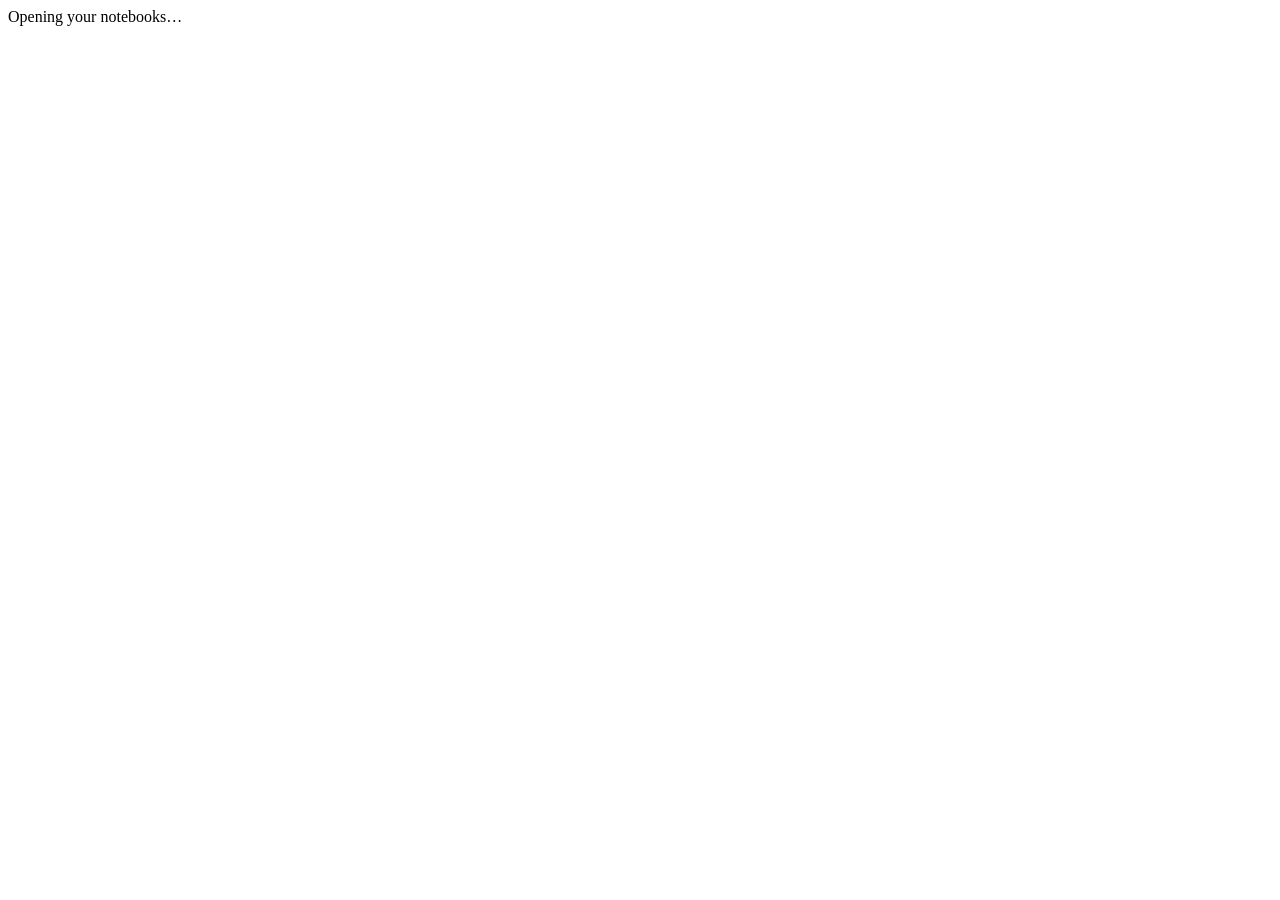
==== index.html @ dd242a52 "Set up the web app shell and icons" ====
<!doctype html>
<html lang="en">
<head>
  <meta charset="utf-8">
  <meta name="viewport" content="width=device-width, initial-scale=1, maximum-scale=1, user-scalable=no, viewport-fit=cover">
  <title>Quire Notes</title>
  <meta name="description" content="A handwriting notebook for iPad and Apple Pencil: pens, highlighter, shapes, lasso, PDF annotation, planners and export.">
  <meta name="theme-color" content="#F3F4F1">
  <meta name="apple-mobile-web-app-capable" content="yes">
  <meta name="mobile-web-app-capable" content="yes">
  <meta name="apple-mobile-web-app-status-bar-style" content="default">
  <meta name="apple-mobile-web-app-title" content="Quire">
  <meta name="format-detection" content="telephone=no">
  <link rel="manifest" href="manifest.webmanifest">
  <link rel="apple-touch-icon" href="icons/icon-180.png">
  <link rel="icon" type="image/png" sizes="192x192" href="icons/icon-192.png">
  <link rel="preconnect" href="https://fonts.googleapis.com">
  <link rel="preconnect" href="https://fonts.gstatic.com" crossorigin>
  <link rel="stylesheet" href="https://fonts.googleapis.com/css2?family=Caveat:wght@500;700&display=swap">
  <link rel="stylesheet" href="css/app.css">
</head>
<body>
  <div id="app"></div>
  <div id="splash">Opening your notebooks…</div>
  <script src="js/util.js"></script>
  <script src="js/icons.js"></script>
  <script src="js/store.js"></script>
  <script src="js/model.js"></script>
  <script src="js/ink.js"></script>
  <script src="js/paper.js"></script>
  <script src="js/stickers.js"></script>
  <script src="js/render.js"></script>
  <script src="js/ui.js"></script>
  <script src="js/pickers.js"></script>
  <script src="js/io.js"></script>
  <script src="js/editor.js"></script>
  <script src="js/editor-ui.js"></script>
  <script src="js/library.js"></script>
  <script src="js/main.js"></script>
</body>
</html>
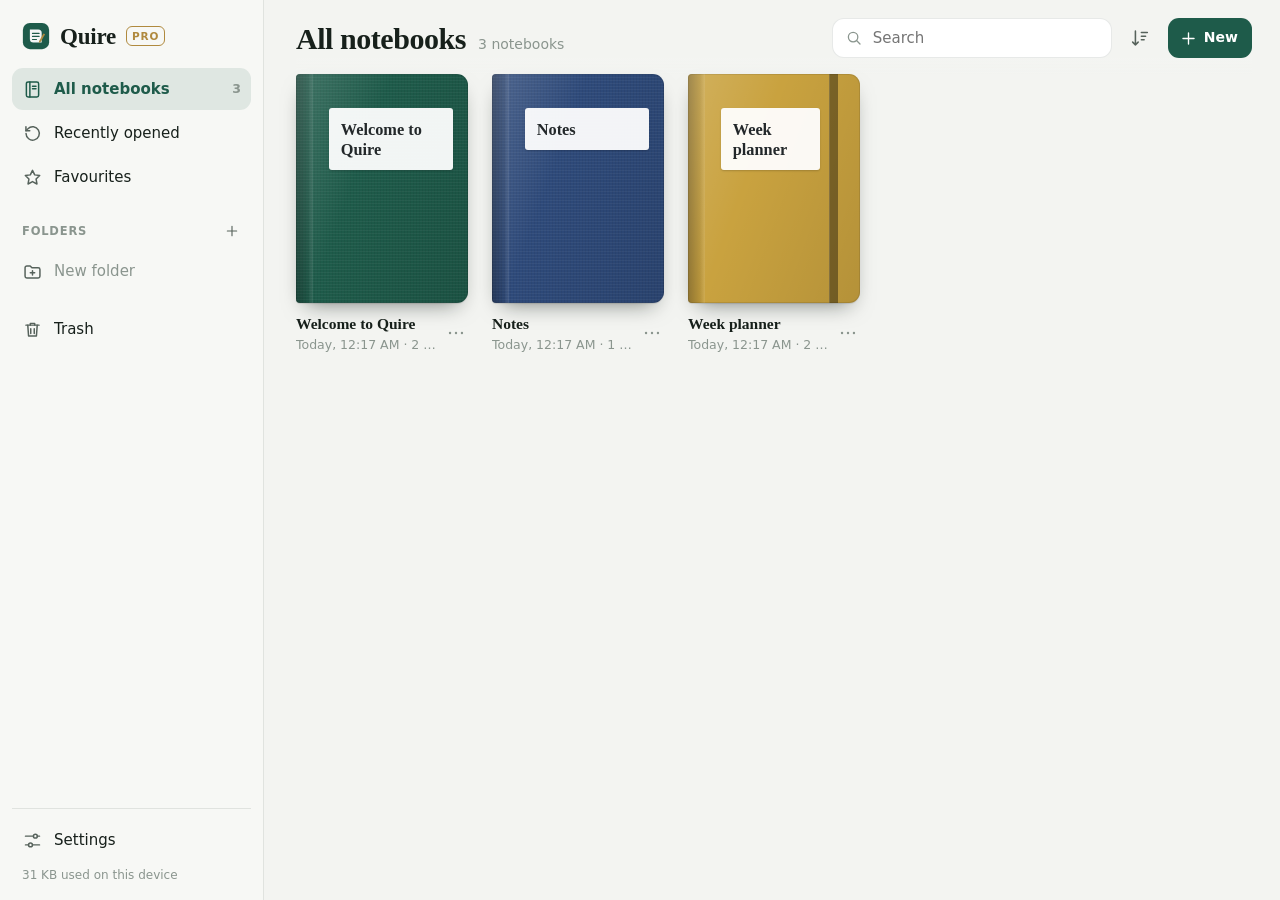
==== commit c5aaa67a: "Name both apps Quire Notes" ====
--- a/index.html
+++ b/index.html
@@ -9,7 +9,7 @@
   <meta name="apple-mobile-web-app-capable" content="yes">
   <meta name="mobile-web-app-capable" content="yes">
   <meta name="apple-mobile-web-app-status-bar-style" content="default">
-  <meta name="apple-mobile-web-app-title" content="Quire">
+  <meta name="apple-mobile-web-app-title" content="Quire Notes">
   <meta name="format-detection" content="telephone=no">
   <link rel="manifest" href="manifest.webmanifest">
   <link rel="apple-touch-icon" href="icons/icon-180.png">
--- a/css/app.css
+++ b/css/app.css
@@ -0,0 +1,527 @@
+:root {
+  --bg: #F3F4F1;
+  --surface: #FFFFFF;
+  --surface-2: #F7F8F5;
+  --surface-3: #ECEFEA;
+  --line: rgba(22, 38, 30, 0.10);
+  --line-strong: rgba(22, 38, 30, 0.2);
+  --text: #17201B;
+  --text-2: #56625B;
+  --text-3: #8A958E;
+  --accent: #1E5B4A;
+  --accent-2: #2A7560;
+  --accent-soft: rgba(30, 91, 74, 0.11);
+  --accent-ink: #FFFFFF;
+  --brass: #B08A3E;
+  --danger: #C2352B;
+  --danger-soft: rgba(194, 53, 43, 0.1);
+  --workspace: #E3E6E1;
+  --page-shadow: rgba(20, 30, 25, 0.13);
+  --bar: rgba(250, 251, 249, 0.88);
+  --scrim: rgba(10, 16, 13, 0.34);
+  --toast: #1E2622;
+  --toast-ink: #F2F5F3;
+  --shadow-1: 0 1px 2px rgba(16, 24, 20, 0.07), 0 2px 8px rgba(16, 24, 20, 0.06);
+  --shadow-2: 0 6px 16px rgba(16, 24, 20, 0.10), 0 18px 48px rgba(16, 24, 20, 0.14);
+  --font-ui: -apple-system, BlinkMacSystemFont, "SF Pro Text", system-ui, "Segoe UI", Roboto, "Helvetica Neue", Arial, sans-serif;
+  --font-display: ui-serif, "New York", "Iowan Old Style", "Palatino Linotype", Georgia, serif;
+  --font-num: ui-monospace, "SF Mono", Menlo, Consolas, monospace;
+  --bar-h: 54px;
+  --safe-t: env(safe-area-inset-top, 0px);
+  --safe-b: env(safe-area-inset-bottom, 0px);
+  --safe-l: env(safe-area-inset-left, 0px);
+  --safe-r: env(safe-area-inset-right, 0px);
+}
+@media (prefers-color-scheme: dark) {
+  :root:not([data-theme="light"]) {
+    --bg: #121513; --surface: #1C201E; --surface-2: #181C1A; --surface-3: #272D2A;
+    --line: rgba(220, 235, 226, 0.10); --line-strong: rgba(220, 235, 226, 0.2);
+    --text: #E7ECE9; --text-2: #A3AFA8; --text-3: #6F7B74;
+    --accent: #63C2A0; --accent-2: #86D4B8; --accent-soft: rgba(99, 194, 160, 0.15); --accent-ink: #0D211A;
+    --brass: #D4B06A; --danger: #FF6B5E; --danger-soft: rgba(255, 107, 94, 0.14);
+    --workspace: #0E1110; --page-shadow: rgba(0, 0, 0, 0.55); --bar: rgba(28, 32, 30, 0.88);
+    --scrim: rgba(0, 0, 0, 0.5); --toast: #E7ECE9; --toast-ink: #121513;
+    --shadow-1: 0 1px 2px rgba(0, 0, 0, 0.4), 0 2px 8px rgba(0, 0, 0, 0.3);
+    --shadow-2: 0 8px 20px rgba(0, 0, 0, 0.45), 0 20px 50px rgba(0, 0, 0, 0.45);
+    color-scheme: dark;
+  }
+}
+:root[data-theme="dark"] {
+  --bg: #121513; --surface: #1C201E; --surface-2: #181C1A; --surface-3: #272D2A;
+  --line: rgba(220, 235, 226, 0.10); --line-strong: rgba(220, 235, 226, 0.2);
+  --text: #E7ECE9; --text-2: #A3AFA8; --text-3: #6F7B74;
+  --accent: #63C2A0; --accent-2: #86D4B8; --accent-soft: rgba(99, 194, 160, 0.15); --accent-ink: #0D211A;
+  --brass: #D4B06A; --danger: #FF6B5E; --danger-soft: rgba(255, 107, 94, 0.14);
+  --workspace: #0E1110; --page-shadow: rgba(0, 0, 0, 0.55); --bar: rgba(28, 32, 30, 0.88);
+  --scrim: rgba(0, 0, 0, 0.5); --toast: #E7ECE9; --toast-ink: #121513;
+  --shadow-1: 0 1px 2px rgba(0, 0, 0, 0.4), 0 2px 8px rgba(0, 0, 0, 0.3);
+  --shadow-2: 0 8px 20px rgba(0, 0, 0, 0.45), 0 20px 50px rgba(0, 0, 0, 0.45);
+  color-scheme: dark;
+}
+
+[hidden] { display: none !important; }
+*, *::before, *::after { box-sizing: border-box; }
+html, body { height: 100%; }
+html { touch-action: manipulation; }
+body {
+  margin: 0;
+  background: var(--bg);
+  color: var(--text);
+  font: 14px/1.4 var(--font-ui);
+  -webkit-font-smoothing: antialiased;
+  -webkit-tap-highlight-color: transparent;
+  -webkit-text-size-adjust: 100%;
+  overflow: hidden;
+  overscroll-behavior: none;
+}
+button, input, textarea, select { font: inherit; color: inherit; }
+button { background: none; border: 0; padding: 0; cursor: pointer; touch-action: manipulation; -webkit-user-select: none; user-select: none; }
+button:disabled { cursor: default; opacity: 0.35; }
+:focus { outline: none; }
+:focus-visible { outline: 2px solid var(--accent); outline-offset: 2px; border-radius: 8px; }
+.ic { display: inline-flex; width: 22px; height: 22px; flex: none; }
+.ic svg { width: 100%; height: 100%; display: block; }
+.ic-empty { width: 22px; }
+
+#app { position: fixed; inset: 0; overflow: hidden; }
+#splash { position: fixed; inset: 0; display: grid; place-items: center; color: var(--text-2); font: 600 15px var(--font-ui); background: var(--bg); transition: opacity 0.3s; z-index: 5; }
+body.ready #splash { opacity: 0; pointer-events: none; }
+
+/* Buttons & controls */
+.btn {
+  display: inline-flex; align-items: center; justify-content: center; gap: 6px;
+  height: 40px; padding: 0 16px; border-radius: 11px;
+  background: var(--surface-3); color: var(--text); font-weight: 600; font-size: 14px; white-space: nowrap;
+}
+.btn .ic { width: 19px; height: 19px; }
+.btn:hover { filter: brightness(0.97); }
+.btn.primary { background: var(--accent); color: var(--accent-ink); }
+.btn.danger { background: var(--danger-soft); color: var(--danger); }
+.btn.sm { height: 32px; padding: 0 12px; font-size: 13px; border-radius: 9px; }
+.icon-btn {
+  display: inline-grid; place-items: center; width: 40px; height: 40px; border-radius: 11px; color: var(--text-2); flex: none;
+  font-size: 20px; font-weight: 500; line-height: 1;
+}
+.icon-btn:hover:not(:disabled) { background: var(--surface-3); color: var(--text); }
+.icon-btn.on { color: var(--accent); background: var(--accent-soft); }
+.icon-btn.sm { width: 32px; height: 32px; border-radius: 9px; }
+.icon-btn.sm .ic { width: 19px; height: 19px; }
+.icon-btn.xs { width: 26px; height: 26px; border-radius: 7px; }
+.icon-btn.xs .ic { width: 16px; height: 16px; }
+
+.seg { display: inline-flex; background: var(--surface-3); border-radius: 11px; padding: 2px; gap: 2px; flex: none; }
+.seg-btn { display: inline-flex; align-items: center; gap: 5px; height: 34px; padding: 0 13px; border-radius: 9px; font-size: 13px; font-weight: 600; color: var(--text-2); white-space: nowrap; }
+.seg-btn .ic { width: 18px; height: 18px; }
+.seg-btn.on { background: var(--surface); color: var(--text); box-shadow: var(--shadow-1); }
+.seg.small .seg-btn { height: 30px; padding: 0 11px; font-size: 12.5px; }
+.seg.wrap { flex-wrap: wrap; }
+
+.switch { position: relative; display: inline-flex; flex: none; cursor: pointer; }
+.switch-input { position: absolute; opacity: 0; width: 1px; height: 1px; }
+.switch-track { width: 46px; height: 28px; border-radius: 14px; background: var(--surface-3); box-shadow: inset 0 0 0 1px var(--line); transition: background 0.18s; position: relative; }
+.switch-knob { position: absolute; top: 2px; left: 2px; width: 24px; height: 24px; border-radius: 50%; background: #fff; box-shadow: 0 1px 3px rgba(0, 0, 0, 0.25); transition: transform 0.18s; }
+.switch-input:checked + .switch-track { background: var(--accent); }
+.switch-input:checked + .switch-track .switch-knob { transform: translateX(18px); }
+.switch-input:focus-visible + .switch-track { outline: 2px solid var(--accent); outline-offset: 2px; }
+
+.field { width: 100%; height: 42px; padding: 0 12px; border-radius: 11px; border: 1px solid var(--line-strong); background: var(--surface); color: var(--text); font-size: 15px; -webkit-user-select: text; user-select: text; }
+.field:focus { border-color: var(--accent); box-shadow: 0 0 0 3px var(--accent-soft); }
+textarea.field { height: auto; padding: 10px 12px; line-height: 1.45; resize: vertical; }
+.field.num { width: 72px; text-align: center; font-variant-numeric: tabular-nums; }
+.field-label, .pick-label { display: block; font-size: 11.5px; font-weight: 700; letter-spacing: 0.06em; text-transform: uppercase; color: var(--text-3); margin: 2px 0 -2px; }
+.stack { display: flex; flex-direction: column; gap: 12px; }
+.slider-wrap { display: flex; align-items: center; gap: 10px; min-width: 200px; }
+.slider { flex: 1; accent-color: var(--accent); height: 28px; }
+.slider-val { min-width: 48px; text-align: right; font-variant-numeric: tabular-nums; color: var(--text-2); font-size: 13px; }
+
+/* Overlays */
+#overlays { position: fixed; inset: 0; pointer-events: none; z-index: 900; }
+#overlays > * { pointer-events: auto; }
+.pop-back { position: fixed; inset: 0; z-index: 900; }
+.pop {
+  position: fixed; z-index: 901; min-width: 180px; max-width: min(380px, calc(100vw - 20px)); overflow: auto;
+  background: var(--surface); color: var(--text); border: 1px solid var(--line); border-radius: 15px; box-shadow: var(--shadow-2); padding: 6px;
+  opacity: 0; transform: translateY(-4px) scale(0.985); transform-origin: top center; transition: opacity 0.14s, transform 0.14s;
+  -webkit-user-select: none; user-select: none;
+}
+.pop.in { opacity: 1; transform: none; }
+.pop-title { font-size: 11.5px; font-weight: 700; letter-spacing: 0.06em; text-transform: uppercase; color: var(--text-3); padding: 8px 10px 6px; }
+.menu { display: flex; flex-direction: column; min-width: 230px; }
+.menu-item { display: flex; align-items: center; gap: 12px; min-height: 44px; padding: 0 12px; border-radius: 10px; text-align: left; font-size: 15px; color: var(--text); }
+.menu-item .ic { width: 20px; height: 20px; color: var(--text-2); }
+.menu-item:hover:not(:disabled), .menu-item:focus-visible { background: var(--surface-3); outline: none; }
+.menu-item.danger, .menu-item.danger .ic { color: var(--danger); }
+.menu-label { flex: 1; }
+.menu-hint { font-size: 12.5px; color: var(--text-3); }
+.menu-check { color: var(--accent) !important; }
+.menu-sep { height: 1px; background: var(--line); margin: 5px 8px; }
+.menu-head { font-size: 12px; color: var(--text-3); font-weight: 600; padding: 8px 12px 4px; }
+
+.sheet-back { position: fixed; inset: 0; background: var(--scrim); opacity: 0; transition: opacity 0.18s; z-index: 910; }
+.sheet-back.in { opacity: 1; }
+.sheet {
+  position: fixed; z-index: 911; left: 50%; top: 50%; width: min(540px, calc(100vw - 32px)); max-height: calc(100% - 40px);
+  display: flex; flex-direction: column; background: var(--surface); color: var(--text); border-radius: 20px; box-shadow: var(--shadow-2);
+  transform: translate(-50%, -48%) scale(0.98); opacity: 0; transition: opacity 0.18s, transform 0.18s;
+}
+.sheet.in { opacity: 1; transform: translate(-50%, -50%); }
+.sheet.wide { width: min(900px, calc(100vw - 32px)); }
+.sheet-alert { width: min(420px, calc(100vw - 32px)); }
+.sheet-head { display: flex; align-items: center; gap: 12px; padding: 16px 14px 8px 22px; }
+.sheet-title { flex: 1; margin: 0; font: 600 21px/1.2 var(--font-display); text-wrap: balance; }
+.sheet-body { padding: 8px 22px 18px; overflow: auto; overscroll-behavior: contain; -webkit-overflow-scrolling: touch; }
+.sheet-actions { display: flex; justify-content: flex-end; gap: 10px; flex-wrap: wrap; padding: 12px 18px max(16px, var(--safe-b)); border-top: 1px solid var(--line); }
+.sheet-msg { margin: 0; color: var(--text-2); font-size: 15px; line-height: 1.5; }
+@media (max-width: 600px) {
+  .sheet, .sheet.wide { left: 0; right: 0; top: auto; bottom: 0; width: 100%; max-height: calc(100% - 24px - var(--safe-t)); border-radius: 20px 20px 0 0; transform: translateY(30px); }
+  .sheet.in { transform: none; }
+}
+.prog { height: 8px; border-radius: 4px; background: var(--surface-3); overflow: hidden; }
+.prog-fill { height: 100%; width: 0; background: var(--accent); transition: width 0.2s; border-radius: 4px; }
+.prog-text { font-size: 13px; color: var(--text-2); font-variant-numeric: tabular-nums; min-height: 18px; }
+.file-card { display: flex; align-items: center; gap: 14px; padding: 14px; border-radius: 14px; background: var(--surface-2); border: 1px solid var(--line); }
+.file-card > .ic { width: 34px; height: 34px; color: var(--accent); }
+.file-name { font-weight: 600; word-break: break-word; }
+.file-size { font-size: 13px; color: var(--text-2); }
+
+.toast {
+  position: fixed; left: 50%; bottom: calc(22px + var(--safe-b)); transform: translate(-50%, 20px); opacity: 0;
+  display: flex; align-items: center; gap: 14px; max-width: calc(100vw - 32px); padding: 11px 16px; border-radius: 14px;
+  background: var(--toast); color: var(--toast-ink); font-size: 14px; font-weight: 500; box-shadow: var(--shadow-2);
+  transition: opacity 0.2s, transform 0.2s; pointer-events: none; z-index: 950;
+}
+.toast.show { opacity: 1; transform: translate(-50%, 0); pointer-events: auto; }
+.toast.error { background: var(--danger); color: #fff; }
+.toast-btn { font-weight: 700; color: inherit; opacity: 0.9; text-decoration: underline; text-underline-offset: 3px; }
+
+/* Colour picker */
+.pop-cp { width: 300px; }
+.cp { display: flex; flex-direction: column; gap: 10px; padding: 6px; }
+.cp-tabs { display: flex; justify-content: center; }
+.cp-grid { display: grid; grid-template-columns: repeat(6, 1fr); gap: 9px; padding: 2px; }
+.cp-sw { width: 100%; aspect-ratio: 1; border-radius: 50%; box-shadow: inset 0 0 0 1px rgba(0, 0, 0, 0.12); }
+.cp-sw.on { box-shadow: 0 0 0 2px var(--surface), 0 0 0 4px var(--accent); }
+.cp-svwrap { position: relative; border-radius: 12px; overflow: hidden; touch-action: none; aspect-ratio: 44 / 26; }
+.cp-sv { width: 100%; height: 100%; display: block; }
+.cp-dot { position: absolute; width: 22px; height: 22px; margin: -11px 0 0 -11px; border-radius: 50%; border: 3px solid #fff; box-shadow: 0 1px 4px rgba(0, 0, 0, 0.4); pointer-events: none; }
+.cp-huewrap { position: relative; height: 26px; border-radius: 13px; overflow: hidden; touch-action: none; }
+.cp-hue { width: 100%; height: 100%; display: block; }
+.cp-hdot { position: absolute; top: 2px; width: 22px; height: 22px; margin-left: -11px; border-radius: 50%; border: 3px solid #fff; box-shadow: 0 1px 4px rgba(0, 0, 0, 0.4); pointer-events: none; }
+.cp-hexrow { display: flex; gap: 10px; align-items: center; }
+.cp-prev { width: 42px; height: 42px; border-radius: 11px; box-shadow: inset 0 0 0 1px rgba(0, 0, 0, 0.12); flex: none; }
+.cp-hex { font-family: var(--font-num); text-transform: uppercase; }
+.cp-sub { font-size: 11.5px; font-weight: 700; letter-spacing: 0.06em; text-transform: uppercase; color: var(--text-3); }
+.cp-custom { display: grid; grid-template-columns: repeat(6, 1fr); gap: 9px; }
+.cp-add { width: 100%; aspect-ratio: 1; border-radius: 50%; display: grid; place-items: center; color: var(--text-2); box-shadow: inset 0 0 0 1.5px var(--line-strong); }
+.cp-add .ic { width: 18px; height: 18px; }
+
+/* Library */
+.library { position: absolute; inset: 0; display: grid; grid-template-columns: 264px minmax(0, 1fr); }
+.lib-side {
+  display: flex; flex-direction: column; min-height: 0; background: var(--surface-2); border-right: 1px solid var(--line);
+  padding: calc(18px + var(--safe-t)) 12px calc(14px + var(--safe-b)) max(12px, var(--safe-l));
+}
+.brand { display: flex; align-items: center; gap: 10px; padding: 4px 10px 18px; }
+.brand-mark { display: inline-flex; }
+.brand-name { font: 600 23px/1 var(--font-display); letter-spacing: -0.01em; }
+.brand-pro { font-size: 10.5px; font-weight: 800; letter-spacing: 0.08em; text-transform: uppercase; color: var(--brass); border: 1px solid currentColor; border-radius: 6px; padding: 2px 5px 1px; }
+.side-nav { flex: 1; overflow: auto; display: flex; flex-direction: column; gap: 2px; min-height: 0; }
+.side-link { display: flex; align-items: center; gap: 11px; min-height: 42px; padding: 0 10px; border-radius: 11px; color: var(--text); text-align: left; font-size: 15px; width: 100%; }
+.side-link .ic { width: 21px; height: 21px; color: var(--text-2); }
+.side-link:hover { background: var(--surface-3); }
+.side-link.on { background: var(--accent-soft); color: var(--accent); font-weight: 600; }
+.side-link.on .ic { color: var(--accent); }
+.side-link.dim { color: var(--text-3); }
+.side-label { flex: 1; min-width: 0; overflow: hidden; text-overflow: ellipsis; white-space: nowrap; }
+.side-count { font-size: 12.5px; color: var(--text-3); font-variant-numeric: tabular-nums; }
+.side-more { display: inline-grid; place-items: center; width: 28px; height: 28px; border-radius: 8px; color: var(--text-3); margin-right: -4px; }
+.side-more .ic { width: 18px; height: 18px; }
+.side-more:hover { background: var(--surface); }
+.side-head { display: flex; align-items: center; justify-content: space-between; padding: 18px 6px 4px 10px; font-size: 11.5px; font-weight: 700; letter-spacing: 0.07em; text-transform: uppercase; color: var(--text-3); }
+.side-gap { height: 12px; }
+.side-foot { border-top: 1px solid var(--line); padding-top: 10px; display: flex; flex-direction: column; gap: 4px; }
+.side-storage { font-size: 12px; color: var(--text-3); padding: 2px 10px; font-variant-numeric: tabular-nums; }
+.side-scrim { display: none; }
+.side-toggle { display: none; }
+
+.lib-main { overflow: auto; overscroll-behavior: contain; -webkit-overflow-scrolling: touch; padding: 0 max(28px, var(--safe-r)) calc(40px + var(--safe-b)) 32px; min-width: 0; }
+.lib-head {
+  position: sticky; top: 0; z-index: 2; display: flex; align-items: center; gap: 14px; flex-wrap: wrap;
+  padding: calc(18px + var(--safe-t)) 0 16px; background: linear-gradient(var(--bg) 78%, transparent);
+}
+.lib-heading { flex: 1; min-width: 180px; display: flex; align-items: baseline; gap: 12px; }
+.lib-title { margin: 0; font: 600 30px/1.1 var(--font-display); letter-spacing: -0.015em; text-wrap: balance; }
+.lib-count { color: var(--text-3); font-size: 14px; font-variant-numeric: tabular-nums; white-space: nowrap; }
+.lib-actions { display: flex; align-items: center; gap: 8px; }
+.search { display: flex; align-items: center; gap: 8px; height: 40px; padding: 0 12px; border-radius: 12px; background: var(--surface); border: 1px solid var(--line); width: 280px; max-width: 100%; color: var(--text-3); }
+.search:focus-within { border-color: var(--accent); box-shadow: 0 0 0 3px var(--accent-soft); }
+.search .ic { width: 18px; height: 18px; }
+.search-input { flex: 1; min-width: 0; border: 0; background: none; height: 100%; font-size: 15px; color: var(--text); -webkit-appearance: none; appearance: none; }
+.search-input::-webkit-search-decoration { -webkit-appearance: none; }
+.new-btn { padding: 0 14px 0 11px; }
+.lib-banner { display: flex; align-items: center; gap: 12px; padding: 12px 14px; margin: 0 0 18px; border-radius: 14px; background: var(--accent-soft); color: var(--text); font-size: 14px; line-height: 1.45; }
+.lib-banner > .ic { color: var(--accent); }
+.lib-banner > span { flex: 1; }
+.lib-banner.warn { background: var(--danger-soft); }
+.lib-banner.warn > .ic { color: var(--danger); }
+
+.nb-grid { display: grid; grid-template-columns: repeat(auto-fill, minmax(156px, 1fr)); gap: 30px 24px; align-items: start; }
+.trash-bar { grid-column: 1 / -1; display: flex; align-items: center; justify-content: space-between; gap: 12px; flex-wrap: wrap; padding: 10px 14px; border-radius: 14px; background: var(--surface-2); border: 1px solid var(--line); color: var(--text-2); font-size: 14px; }
+.card { position: relative; display: flex; flex-direction: column; gap: 11px; cursor: pointer; outline: none; -webkit-user-select: none; user-select: none; -webkit-touch-callout: none; }
+.card:focus-visible .cover { outline: 3px solid var(--accent); outline-offset: 3px; }
+.card-cover { container-type: inline-size; transition: transform 0.18s; }
+.card:hover .card-cover { transform: translateY(-2px); }
+.card:active .card-cover { transform: scale(0.98); }
+.card-info { display: flex; flex-direction: column; gap: 2px; padding-right: 30px; min-width: 0; }
+.card-title { font: 600 15.5px/1.25 var(--font-display); overflow: hidden; text-overflow: ellipsis; display: -webkit-box; -webkit-line-clamp: 2; -webkit-box-orient: vertical; word-break: break-word; }
+.card-meta { font-size: 12.5px; color: var(--text-3); font-variant-numeric: tabular-nums; white-space: nowrap; overflow: hidden; text-overflow: ellipsis; }
+.card-snip { font-size: 12.5px; color: var(--text-2); overflow: hidden; display: -webkit-box; -webkit-line-clamp: 2; -webkit-box-orient: vertical; margin-top: 2px; }
+.card-star { position: absolute; top: 8px; right: 8px; width: 32px; height: 32px; border-radius: 50%; display: grid; place-items: center; color: #fff; background: rgba(0, 0, 0, 0.22); opacity: 0; transition: opacity 0.15s; }
+.card-star .ic { width: 18px; height: 18px; }
+.card-star.on { opacity: 1; color: #FFD45E; background: rgba(0, 0, 0, 0.28); }
+.card:hover .card-star, .card:focus-within .card-star { opacity: 1; }
+@media (hover: none) { .card-star { opacity: 1; background: rgba(0, 0, 0, 0.16); } .card-star:not(.on) { opacity: 0.85; } }
+.card-more { position: absolute; right: -6px; bottom: 2px; width: 36px; height: 36px; border-radius: 10px; display: grid; place-items: center; color: var(--text-3); }
+.card-more:hover { background: var(--surface-3); color: var(--text); }
+
+.empty { grid-column: 1 / -1; display: flex; flex-direction: column; align-items: flex-start; gap: 6px; padding: 48px 4px; max-width: 520px; }
+.empty-title { font: 600 24px/1.2 var(--font-display); }
+.empty p { margin: 0; color: var(--text-2); font-size: 15px; line-height: 1.5; }
+.empty-actions { display: flex; gap: 10px; margin-top: 14px; flex-wrap: wrap; }
+
+/* covers */
+.cover {
+  position: relative; width: 100%; aspect-ratio: 3 / 4; border-radius: 4px 11px 11px 4px; overflow: hidden;
+  background-color: var(--cc); color: #fff;
+  box-shadow: inset 0 0 0 1px rgba(0, 0, 0, 0.1), 0 1px 1px rgba(0, 0, 0, 0.1), 0 10px 22px -10px rgba(10, 20, 15, 0.55);
+}
+.cover::after { content: ""; position: absolute; inset: 0; background: linear-gradient(110deg, rgba(255, 255, 255, 0.16), rgba(255, 255, 255, 0) 38%, rgba(0, 0, 0, 0.1)); pointer-events: none; }
+.cover-spine { position: absolute; left: 0; top: 0; bottom: 0; width: 10%; background: linear-gradient(90deg, rgba(0, 0, 0, 0.3), rgba(0, 0, 0, 0.1) 70%, rgba(255, 255, 255, 0.1)); }
+.cover-linen { background-image: repeating-linear-gradient(0deg, rgba(255, 255, 255, 0.045) 0 1px, transparent 1px 3px), repeating-linear-gradient(90deg, rgba(0, 0, 0, 0.05) 0 1px, transparent 1px 3px); }
+.cover-stripe { background-image: repeating-linear-gradient(135deg, rgba(255, 255, 255, 0.1) 0 9px, transparent 9px 19px); }
+.cover-dots { background-image: radial-gradient(rgba(255, 255, 255, 0.22) 1.2px, transparent 1.7px); background-size: 11px 11px; }
+.cover-grid { background-image: linear-gradient(rgba(255, 255, 255, 0.12) 1px, transparent 1px), linear-gradient(90deg, rgba(255, 255, 255, 0.12) 1px, transparent 1px); background-size: 13px 13px; }
+.cover-band::before { content: ""; position: absolute; top: 0; bottom: 0; right: 13%; width: 5%; background: rgba(0, 0, 0, 0.38); box-shadow: inset 1px 0 rgba(255, 255, 255, 0.12); z-index: 1; }
+.cover-band .cover-label { right: 23%; }
+.cover-label { position: absolute; left: 19%; right: 9%; top: 15%; padding: 7cqi 7cqi 6cqi; background: rgba(255, 255, 255, 0.94); color: #23282A; border-radius: 3px; box-shadow: 0 1px 2px rgba(0, 0, 0, 0.18); z-index: 2; }
+.cover-label span { display: -webkit-box; -webkit-line-clamp: 3; -webkit-box-orient: vertical; overflow: hidden; font: 600 clamp(10px, 9.5cqi, 19px)/1.2 var(--font-display); word-break: break-word; }
+.cover-page { position: absolute; inset: 0; background: #fff; border-radius: inherit; overflow: hidden; }
+.cover-page img { width: 100%; height: 100%; object-fit: cover; object-position: top; display: block; }
+.cover-page::before { content: ""; position: absolute; left: 0; top: 0; bottom: 0; width: 6%; background: linear-gradient(90deg, rgba(0, 0, 0, 0.12), rgba(0, 0, 0, 0)); z-index: 1; }
+
+/* new notebook / pickers */
+.new-nb { display: grid; grid-template-columns: 250px minmax(0, 1fr); gap: 26px; }
+.new-nb-left { display: flex; flex-direction: column; gap: 10px; }
+.title-field { font: 600 17px var(--font-display); }
+.cover-picker { display: flex; flex-direction: column; gap: 10px; }
+.cover-preview { width: 150px; container-type: inline-size; margin: 6px 0 4px; }
+.cover-opts { display: flex; flex-direction: column; gap: 10px; }
+.paper-picker { display: flex; flex-direction: column; gap: 10px; }
+.paper-row { display: flex; flex-wrap: wrap; gap: 9px; }
+.paper-sw { width: 34px; height: 34px; border-radius: 10px; box-shadow: inset 0 0 0 1px var(--line-strong); }
+.paper-sw.round { border-radius: 50%; width: 30px; height: 30px; box-shadow: inset 0 0 0 1px rgba(0, 0, 0, 0.12); }
+.paper-sw.on { box-shadow: inset 0 0 0 1px var(--line-strong), 0 0 0 2px var(--surface), 0 0 0 4px var(--accent); }
+.pick-row { display: flex; align-items: center; gap: 10px; }
+.pick-row.wrap { flex-wrap: wrap; }
+.pick-row .seg { max-width: 100%; overflow-x: auto; }
+.tpl-grid { display: grid; grid-template-columns: repeat(auto-fill, minmax(92px, 1fr)); gap: 12px; }
+.tpl-cell { display: flex; flex-direction: column; align-items: center; gap: 6px; padding: 6px; border-radius: 12px; }
+.tpl-cell:hover { background: var(--surface-2); }
+.tpl-canvas { width: 100%; aspect-ratio: 1; display: grid; place-items: center; }
+.tpl-canvas canvas { width: 100%; height: 100%; filter: drop-shadow(0 1px 2px rgba(0, 0, 0, 0.16)); }
+.tpl-name { font-size: 12px; color: var(--text-2); text-align: center; line-height: 1.2; }
+.tpl-cell.on { background: var(--accent-soft); }
+.tpl-cell.on .tpl-name { color: var(--accent); font-weight: 600; }
+@media (max-width: 720px) { .new-nb { grid-template-columns: 1fr; } }
+
+/* settings */
+.settings { display: flex; flex-direction: column; gap: 22px; }
+.set-title { margin: 0 0 8px 4px; font-size: 12px; font-weight: 700; letter-spacing: 0.07em; text-transform: uppercase; color: var(--text-3); }
+.set-card { border-radius: 16px; background: var(--surface-2); border: 1px solid var(--line); padding: 2px 16px; }
+.set-row { display: flex; align-items: center; justify-content: space-between; gap: 18px; padding: 13px 0; border-top: 1px solid var(--line); flex-wrap: wrap; }
+.set-row:first-child { border-top: 0; }
+.set-text { flex: 1; min-width: 200px; }
+.set-label { font-size: 15px; font-weight: 600; }
+.set-hint { display: block; font-size: 13px; color: var(--text-2); margin-top: 2px; line-height: 1.45; max-width: 60ch; }
+.set-val { color: var(--text-2); font-variant-numeric: tabular-nums; }
+.about p { margin: 12px 0; line-height: 1.5; }
+
+/* Editor */
+.editor { position: absolute; inset: 0; display: flex; flex-direction: column; background: var(--workspace); -webkit-user-select: none; user-select: none; -webkit-touch-callout: none; }
+.ed-bar {
+  position: relative; z-index: 4; flex: none; display: grid; grid-template-columns: minmax(0, 1fr) auto minmax(0, 1fr); align-items: center; gap: 8px;
+  min-height: calc(var(--bar-h) + var(--safe-t)); padding: var(--safe-t) max(10px, var(--safe-r)) 0 max(8px, var(--safe-l));
+  background: var(--bar); -webkit-backdrop-filter: saturate(1.5) blur(18px); backdrop-filter: saturate(1.5) blur(18px); border-bottom: 1px solid var(--line);
+}
+.ed-left { display: flex; align-items: center; gap: 2px; min-width: 0; }
+.ed-back { display: inline-flex; align-items: center; gap: 2px; height: 40px; padding: 0 10px 0 4px; border-radius: 11px; color: var(--accent); font-size: 15px; font-weight: 600; flex: none; }
+.ed-back:hover { background: var(--accent-soft); }
+.ed-back .ic { width: 24px; height: 24px; }
+.ed-title-wrap { display: flex; align-items: center; gap: 8px; min-width: 0; }
+.ed-title { min-width: 0; max-width: 100%; overflow: hidden; text-overflow: ellipsis; white-space: nowrap; font: 600 16.5px var(--font-display); padding: 6px 8px; border-radius: 9px; }
+.ed-title:hover { background: var(--surface-3); }
+.save-state { font-size: 12px; color: var(--text-3); opacity: 0; transition: opacity 0.3s; white-space: nowrap; }
+.save-state.saved { opacity: 1; }
+.save-state.error { opacity: 1; color: var(--danger); font-weight: 600; }
+.ed-tools { display: flex; align-items: center; gap: 2px; padding: 3px; border-radius: 14px; background: var(--surface-3); }
+.tool { position: relative; display: grid; place-items: center; width: 44px; height: 40px; border-radius: 11px; color: var(--text-2); }
+.tool .ic { width: 23px; height: 23px; }
+.tool:hover { color: var(--text); }
+.tool.on { background: var(--surface); color: var(--accent); box-shadow: var(--shadow-1); }
+.tool-dot { position: absolute; left: 50%; bottom: 3px; width: 14px; height: 3px; margin-left: -7px; border-radius: 2px; box-shadow: 0 0 0 0.5px rgba(0, 0, 0, 0.15); }
+.tool-sep { width: 1px; height: 22px; background: var(--line-strong); margin: 0 4px; flex: none; }
+.ed-right { display: flex; align-items: center; justify-content: flex-end; gap: 2px; }
+
+.ed-sub {
+  position: absolute; z-index: 3; left: 50%; top: calc(var(--bar-h) + var(--safe-t) + 8px); transform: translateX(-50%);
+  display: flex; align-items: center; gap: 8px; max-width: calc(100% - 24px); padding: 6px 10px; border-radius: 16px;
+  background: var(--surface); border: 1px solid var(--line); box-shadow: var(--shadow-2); overflow-x: auto; scrollbar-width: none;
+}
+.ed-sub::-webkit-scrollbar { display: none; }
+.ed-sub:empty { display: none; }
+.sub-sep { width: 1px; height: 24px; background: var(--line); flex: none; }
+.sub-hint { font-size: 13px; color: var(--text-2); white-space: nowrap; padding: 0 4px; }
+.sw-row, .size-row { display: flex; align-items: center; gap: 4px; flex: none; }
+.sw { width: 34px; height: 34px; border-radius: 50%; display: grid; place-items: center; flex: none; position: relative; }
+.sw::before { content: ""; width: 24px; height: 24px; border-radius: 50%; background: var(--c); box-shadow: inset 0 0 0 1px rgba(0, 0, 0, 0.14); }
+.sw.on::after { content: ""; position: absolute; inset: 1px; border-radius: 50%; box-shadow: 0 0 0 2px var(--c), inset 0 0 0 1px rgba(0, 0, 0, 0.1); }
+.sw-more::before { display: none; }
+.sw-more { color: var(--text-2); }
+.sw-more .ic { width: 22px; height: 22px; }
+.size { width: 36px; height: 36px; border-radius: 10px; display: grid; place-items: center; flex: none; color: var(--text); }
+.size.on { background: var(--surface-3); box-shadow: inset 0 0 0 1.5px var(--line-strong); }
+.size-dot { display: block; border-radius: 50%; }
+.size-dot.ring { box-shadow: inset 0 0 0 1.6px var(--text-2); }
+.size-dot.bar { border-radius: 2px; opacity: 0.85; }
+.chip { display: inline-flex; align-items: center; gap: 6px; height: 34px; padding: 0 12px; border-radius: 999px; background: var(--surface-3); color: var(--text-2); font-size: 13px; font-weight: 600; white-space: nowrap; flex: none; }
+.chip .ic { width: 18px; height: 18px; }
+.chip.on { background: var(--accent-soft); color: var(--accent); }
+.chip.primary { background: var(--accent); color: var(--accent-ink); }
+.kind-btn { display: inline-flex; align-items: center; gap: 6px; height: 38px; padding: 0 8px 0 6px; border-radius: 11px; flex: none; }
+.kind-btn:hover { background: var(--surface-3); }
+.kind-btn .ic { width: 16px; height: 16px; color: var(--text-3); }
+.kind-name { font-size: 13.5px; font-weight: 600; white-space: nowrap; }
+.kind-prev { width: 44px; height: 18px; display: block; }
+.kind-prev.wide { width: 75px; height: 20px; }
+.pop-kinds { min-width: 240px; }
+.kind-list { display: flex; flex-direction: column; }
+.kind-item { display: flex; align-items: center; gap: 14px; min-height: 48px; padding: 0 12px; border-radius: 10px; font-size: 15px; text-align: left; }
+.kind-item span { flex: 1; }
+.kind-item .ic { color: var(--accent); width: 20px; height: 20px; }
+.kind-item:hover, .kind-item.on { background: var(--surface-3); }
+.stepper { display: inline-flex; align-items: center; gap: 2px; flex: none; }
+.stepper-val { min-width: 48px; text-align: center; font-size: 13.5px; font-weight: 600; font-variant-numeric: tabular-nums; }
+.size-pop { padding: 4px 8px 10px; width: 280px; }
+
+.ed-main { position: relative; flex: 1; display: flex; min-height: 0; }
+.ed-view { position: relative; flex: 1; min-width: 0; overflow: hidden; outline: none; }
+.ed-canvas { position: absolute; inset: 0; touch-action: none; -webkit-user-select: none; user-select: none; -webkit-touch-callout: none; cursor: crosshair; }
+.cv { position: absolute; left: 0; top: 0; pointer-events: none; }
+
+.selbar {
+  position: absolute; left: 0; top: 0; z-index: 3; display: flex; gap: 2px; padding: 4px; border-radius: 14px;
+  background: var(--surface); border: 1px solid var(--line); box-shadow: var(--shadow-2); will-change: transform;
+}
+.sb-btn { display: flex; flex-direction: column; align-items: center; justify-content: center; gap: 2px; min-width: 52px; height: 50px; padding: 0 6px; border-radius: 10px; color: var(--text); font-size: 11px; font-weight: 600; }
+.sb-btn .ic { width: 20px; height: 20px; color: var(--text-2); }
+.sb-btn:hover { background: var(--surface-3); }
+.sb-btn.danger, .sb-btn.danger .ic { color: var(--danger); }
+.sb-btn.accent, .sb-btn.accent .ic { color: var(--accent); }
+
+.zoom-badge {
+  position: absolute; z-index: 3; left: 50%; bottom: calc(18px + var(--safe-b)); transform: translateX(-50%) translateY(6px); opacity: 0; pointer-events: none;
+  padding: 7px 14px; border-radius: 999px; background: var(--toast); color: var(--toast-ink); font: 600 13px var(--font-ui); font-variant-numeric: tabular-nums; transition: opacity 0.2s, transform 0.2s;
+}
+.zoom-badge.show { opacity: 0.94; transform: translateX(-50%); pointer-events: auto; }
+.page-badge {
+  position: absolute; z-index: 3; right: max(14px, var(--safe-r)); bottom: calc(14px + var(--safe-b)); height: 34px; padding: 0 13px; border-radius: 999px;
+  background: var(--bar); -webkit-backdrop-filter: blur(12px); backdrop-filter: blur(12px); border: 1px solid var(--line); color: var(--text-2);
+  font: 600 13px var(--font-ui); font-variant-numeric: tabular-nums; box-shadow: var(--shadow-1);
+}
+.ed-flash { position: absolute; z-index: 3; left: 50%; top: 42%; transform: translate(-50%, -50%); padding: 9px 18px; border-radius: 999px; background: var(--toast); color: var(--toast-ink); font-weight: 600; font-size: 14px; opacity: 0; pointer-events: none; }
+.ed-flash.show { animation: flash 0.75s ease-out; }
+@keyframes flash { 0% { opacity: 0; transform: translate(-50%, -40%); } 18% { opacity: 0.95; transform: translate(-50%, -50%); } 70% { opacity: 0.95; } 100% { opacity: 0; } }
+
+.ed-text {
+  position: absolute; left: 0; top: 0; z-index: 2; transform-origin: 0 0; margin: 0; padding: 0; border: 0; background: transparent; resize: none; overflow: hidden;
+  line-height: 1.32; white-space: pre-wrap; overflow-wrap: break-word; outline: 1.5px dashed var(--accent); outline-offset: 5px; border-radius: 1px;
+  -webkit-user-select: text; user-select: text; touch-action: auto; caret-color: var(--accent);
+}
+
+/* navigator */
+.ed-nav { flex: none; width: 212px; display: flex; flex-direction: column; min-height: 0; background: var(--surface-2); border-right: 1px solid var(--line); padding-left: var(--safe-l); }
+.nav-head { display: flex; align-items: center; justify-content: space-between; padding: 12px 8px 6px 16px; }
+.nav-title { font: 600 17px var(--font-display); display: flex; align-items: baseline; gap: 8px; }
+.nav-count { font: 500 12.5px var(--font-ui); color: var(--text-3); font-variant-numeric: tabular-nums; }
+.nav-filter { padding: 2px 12px 10px; }
+.nav-filter .seg { width: 100%; }
+.nav-filter .seg-btn { flex: 1; justify-content: center; }
+.nav-list { flex: 1; overflow: auto; overscroll-behavior: contain; padding: 4px 18px calc(20px + var(--safe-b)); display: flex; flex-direction: column; gap: 16px; touch-action: pan-y; }
+.nav-item { display: flex; flex-direction: column; gap: 5px; cursor: pointer; border-radius: 6px; outline: none; }
+.nav-thumb { position: relative; width: 100%; background: #fff; border-radius: 3px; overflow: hidden; box-shadow: 0 0 0 1px var(--line), 0 2px 6px rgba(0, 0, 0, 0.08); }
+.nav-thumb canvas { width: 100%; height: 100%; display: block; }
+.nav-item.cur .nav-thumb { box-shadow: 0 0 0 2.5px var(--accent), 0 2px 8px rgba(0, 0, 0, 0.12); }
+.nav-item:focus-visible .nav-thumb { box-shadow: 0 0 0 3px var(--accent); }
+.nav-item.dragging { opacity: 0.6; }
+.nav-bm { position: absolute; top: -2px; right: 8px; color: #E5484D; }
+.nav-bm .ic { width: 18px; height: 18px; }
+.nav-meta { display: flex; align-items: center; gap: 4px; }
+.nav-num { flex: 1; text-align: center; font-size: 12px; font-weight: 600; color: var(--text-2); font-variant-numeric: tabular-nums; }
+.nav-item.cur .nav-num { color: var(--accent); }
+.nav-handle { display: grid; place-items: center; width: 32px; height: 32px; color: var(--text-3); touch-action: none; cursor: grab; }
+.nav-handle .ic { width: 18px; height: 18px; }
+.nav-add { display: flex; align-items: center; justify-content: center; gap: 6px; min-height: 64px; border-radius: 6px; border: 1.5px dashed var(--line-strong); color: var(--text-2); font-weight: 600; font-size: 13px; }
+.nav-add:hover { border-color: var(--accent); color: var(--accent); }
+.nav-empty { color: var(--text-2); font-size: 13px; line-height: 1.5; padding: 8px 0; }
+
+/* stickers */
+.pop-stk { width: min(372px, calc(100vw - 20px)); }
+.stk-pop { display: flex; flex-direction: column; gap: 10px; padding: 6px; }
+.stk-pop > .seg { align-self: center; max-width: 100%; overflow-x: auto; }
+.stk-grid { display: grid; grid-template-columns: repeat(4, 1fr); gap: 6px; max-height: 340px; overflow: auto; }
+.stk { display: grid; place-items: center; aspect-ratio: 1; border-radius: 12px; }
+.stk.wide { grid-column: span 2; aspect-ratio: 5 / 2; }
+.stk canvas { width: 82%; height: 82%; object-fit: contain; }
+.stk:hover { background: var(--surface-3); }
+.sp-row { display: flex; flex-direction: column; gap: 6px; }
+
+/* Responsive */
+@media (max-width: 980px) {
+  .ed-back-label { display: none; }
+}
+@media (max-width: 900px) {
+  .tool { width: 38px; }
+  .ed-right .icon-btn { width: 36px; }
+  .save-state { display: none; }
+  .ed-tools .tool-sep, .ed-right .tool-sep { margin: 0 2px; }
+}
+@media (max-width: 860px) {
+  .library { grid-template-columns: minmax(0, 1fr); }
+  .lib-side { position: fixed; z-index: 20; top: 0; bottom: 0; left: 0; width: 280px; transform: translateX(-102%); transition: transform 0.22s; box-shadow: var(--shadow-2); }
+  .library.side-open .lib-side { transform: none; }
+  .side-scrim { display: block; position: fixed; inset: 0; z-index: 19; background: var(--scrim); opacity: 0; pointer-events: none; transition: opacity 0.22s; }
+  .library.side-open .side-scrim { opacity: 1; pointer-events: auto; }
+  .side-toggle { display: inline-grid; margin-left: -8px; }
+  .lib-main { padding-left: max(18px, var(--safe-l)); padding-right: max(18px, var(--safe-r)); }
+  .search { width: 220px; }
+  .tool { width: 40px; }
+}
+@media (max-width: 760px) {
+  .ed-bar { grid-template-columns: minmax(0, 1fr) auto; grid-template-areas: "left right" "tools tools"; row-gap: 4px; padding-bottom: 6px; }
+  .ed-left { grid-area: left; }
+  .ed-right { grid-area: right; }
+  .ed-tools { grid-area: tools; justify-self: center; max-width: 100%; overflow-x: auto; scrollbar-width: none; }
+  .ed-sub { top: calc(var(--bar-h) * 2 + var(--safe-t) + 4px); }
+  .ed-nav { position: absolute; z-index: 3; top: 0; bottom: 0; left: 0; box-shadow: var(--shadow-2); }
+}
+@media (max-width: 560px) {
+  .lib-title { font-size: 25px; }
+  .lib-actions { width: 100%; }
+  .search { flex: 1; width: auto; }
+  .nb-grid { grid-template-columns: repeat(auto-fill, minmax(132px, 1fr)); gap: 24px 16px; }
+  .tool { width: 38px; }
+  .ed-right .tool-sep { display: none; }
+}
+@media (prefers-reduced-motion: reduce) {
+  *, *::before, *::after { transition-duration: 0.01ms !important; animation-duration: 0.01ms !important; }
+}
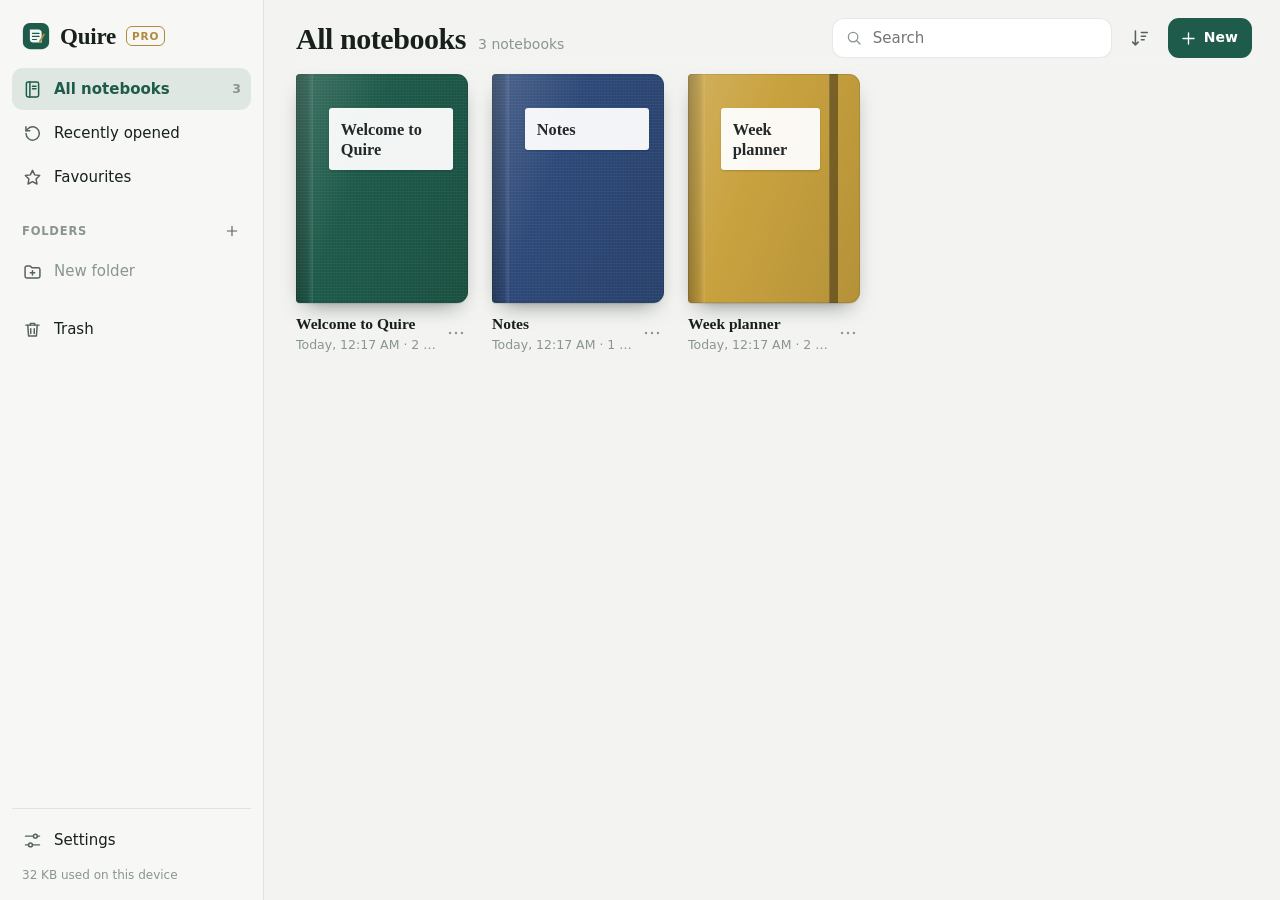
==== commit d23df7de: "Load the handwriting font without holding up startup" ====
--- a/index.html
+++ b/index.html
@@ -16,7 +16,7 @@
   <link rel="icon" type="image/png" sizes="192x192" href="icons/icon-192.png">
   <link rel="preconnect" href="https://fonts.googleapis.com">
   <link rel="preconnect" href="https://fonts.gstatic.com" crossorigin>
-  <link rel="stylesheet" href="https://fonts.googleapis.com/css2?family=Caveat:wght@500;700&display=swap">
+  <link rel="stylesheet" href="https://fonts.googleapis.com/css2?family=Caveat:wght@500;700&display=swap" media="print" onload="this.media='all'">
   <link rel="stylesheet" href="css/app.css">
 </head>
 <body>
--- a/css/app.css
+++ b/css/app.css
@@ -497,8 +497,8 @@
 }
 @media (max-width: 860px) {
   .library { grid-template-columns: minmax(0, 1fr); }
-  .lib-side { position: fixed; z-index: 20; top: 0; bottom: 0; left: 0; width: 280px; transform: translateX(-102%); transition: transform 0.22s; box-shadow: var(--shadow-2); }
-  .library.side-open .lib-side { transform: none; }
+  .lib-side { position: fixed; z-index: 20; top: 0; bottom: 0; left: 0; width: 280px; transform: translateX(-102%); transition: transform 0.22s; }
+  .library.side-open .lib-side { transform: none; box-shadow: var(--shadow-2); }
   .side-scrim { display: block; position: fixed; inset: 0; z-index: 19; background: var(--scrim); opacity: 0; pointer-events: none; transition: opacity 0.22s; }
   .library.side-open .side-scrim { opacity: 1; pointer-events: auto; }
   .side-toggle { display: inline-grid; margin-left: -8px; }
@@ -517,7 +517,7 @@
 @media (max-width: 560px) {
   .lib-title { font-size: 25px; }
   .lib-actions { width: 100%; }
-  .search { flex: 1; width: auto; }
+  .search { flex: 1; width: auto; min-width: 0; }
   .nb-grid { grid-template-columns: repeat(auto-fill, minmax(132px, 1fr)); gap: 24px 16px; }
   .tool { width: 38px; }
   .ed-right .tool-sep { display: none; }
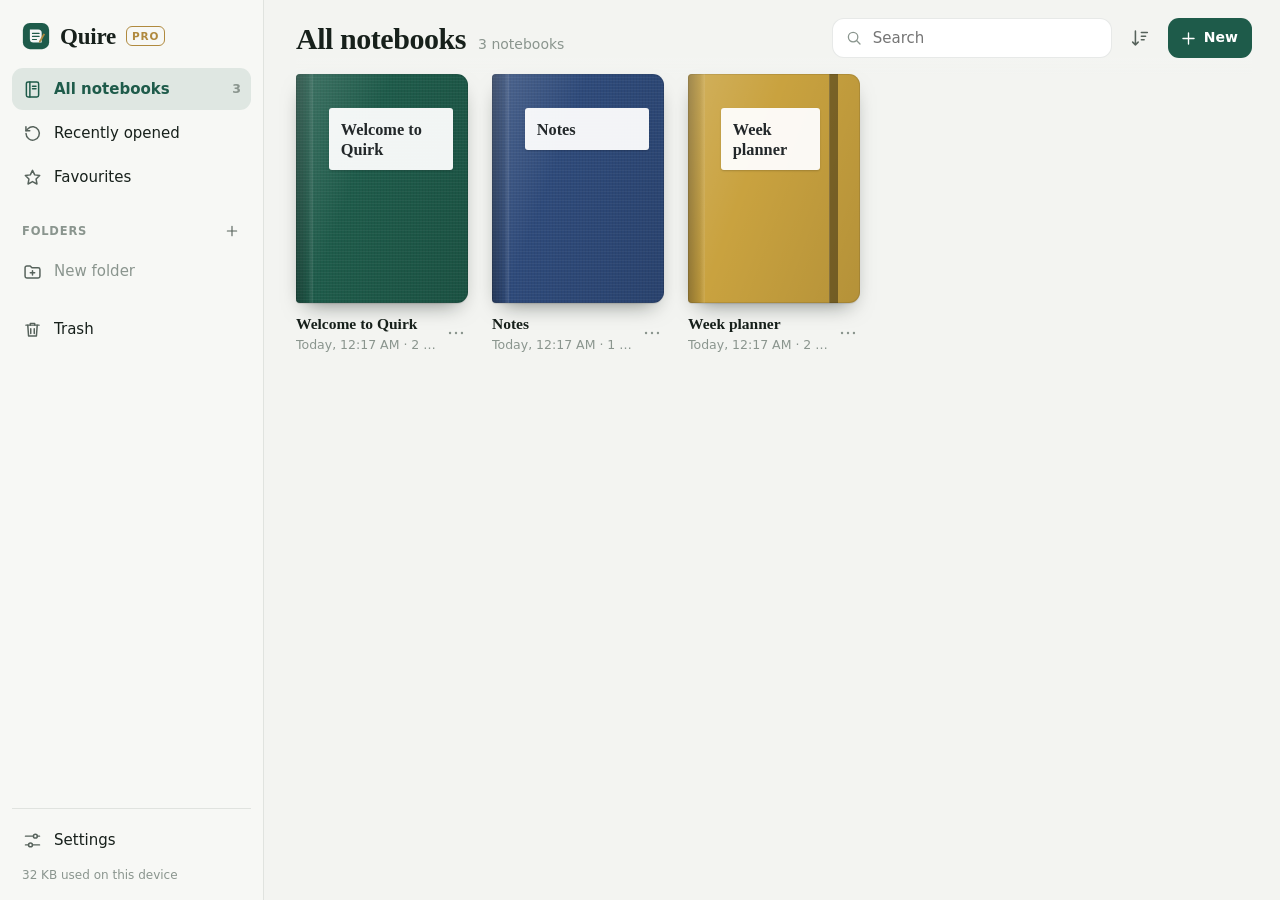
==== commit f552e0cf: "Rename the apps to Quirk Notes" ====
--- a/index.html
+++ b/index.html
@@ -3,13 +3,13 @@
 <head>
   <meta charset="utf-8">
   <meta name="viewport" content="width=device-width, initial-scale=1, maximum-scale=1, user-scalable=no, viewport-fit=cover">
-  <title>Quire Notes</title>
+  <title>Quirk Notes</title>
   <meta name="description" content="A handwriting notebook for iPad and Apple Pencil: pens, highlighter, shapes, lasso, PDF annotation, planners and export.">
   <meta name="theme-color" content="#F3F4F1">
   <meta name="apple-mobile-web-app-capable" content="yes">
   <meta name="mobile-web-app-capable" content="yes">
   <meta name="apple-mobile-web-app-status-bar-style" content="default">
-  <meta name="apple-mobile-web-app-title" content="Quire Notes">
+  <meta name="apple-mobile-web-app-title" content="Quirk Notes">
   <meta name="format-detection" content="telephone=no">
   <link rel="manifest" href="manifest.webmanifest">
   <link rel="apple-touch-icon" href="icons/icon-180.png">
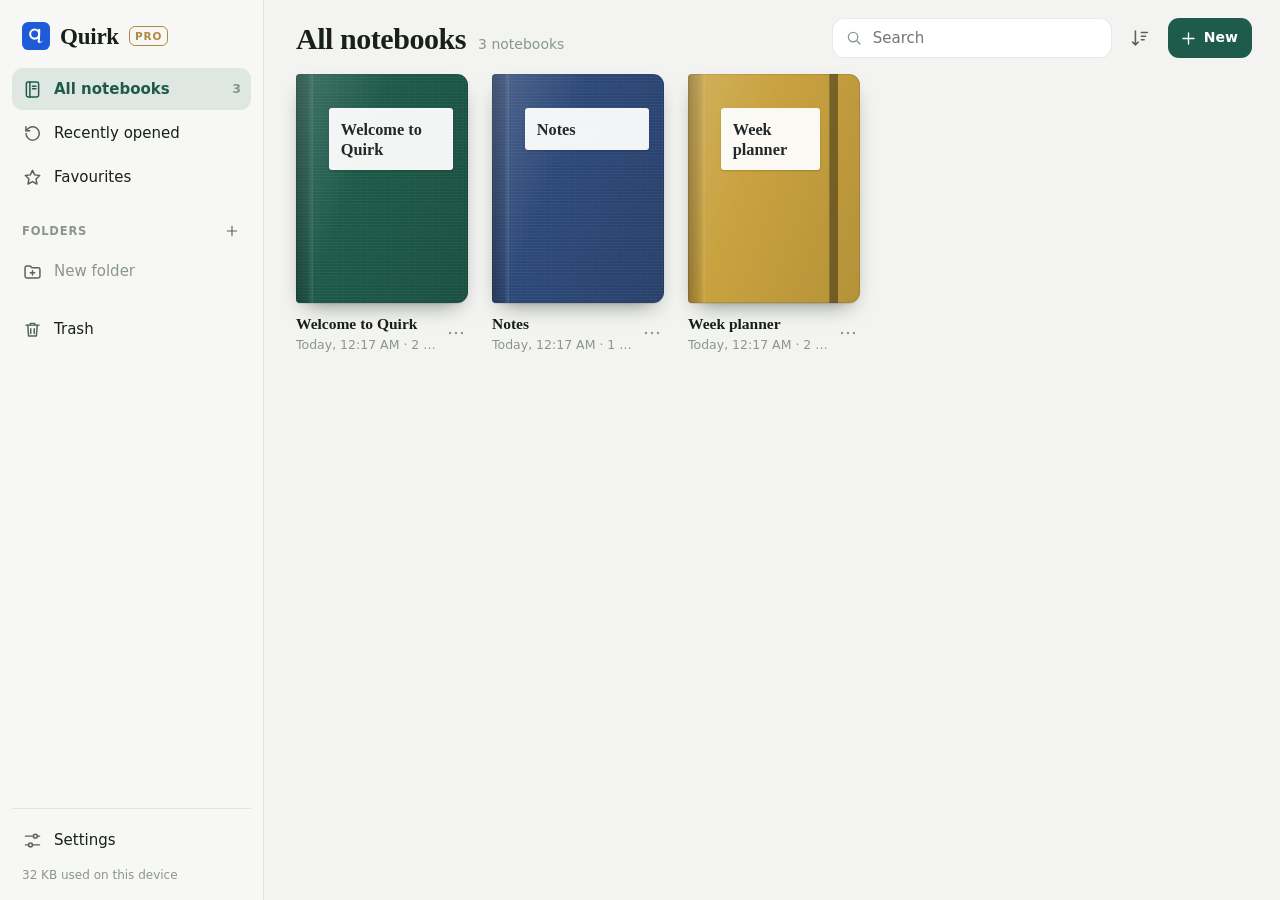
==== commit 0ac75078: "Add AI study tools to the Android app" ====
--- a/index.html
+++ b/index.html
@@ -36,6 +36,8 @@
   <script src="js/editor.js"></script>
   <script src="js/editor-ui.js"></script>
   <script src="js/library.js"></script>
+  <script src="js/ai.js"></script>
+  <script src="js/study.js"></script>
   <script src="js/main.js"></script>
 </body>
 </html>
--- a/css/app.css
+++ b/css/app.css
@@ -522,6 +522,39 @@
   .tool { width: 38px; }
   .ed-right .tool-sep { display: none; }
 }
+.ai-study { display: flex; flex-direction: column; gap: 14px; min-height: 320px; }
+.ai-panel, .ai-area, .ai-settings { display: flex; flex-direction: column; gap: 12px; min-width: 0; }
+.ai-row { display: flex; align-items: center; justify-content: space-between; gap: 12px; flex-wrap: wrap; }
+.ai-row.end { justify-content: flex-end; }
+.ai-lead, .ai-empty { margin: 0; color: var(--text-2); font-size: 14.5px; flex: 1; min-width: 180px; }
+.ai-notice { padding: 10px 12px; border-radius: 11px; background: var(--accent-soft); font-size: 13.5px; }
+.ai-error { margin: 0; color: var(--danger, #B3261E); font-size: 14px; }
+.ai-working { display: flex; align-items: center; justify-content: space-between; gap: 10px; color: var(--text-2); font-size: 14px; }
+.ai-answer, .ai-msg { font-size: 15px; line-height: 1.5; overflow-wrap: anywhere; }
+.ai-line.ai-head { font-weight: 600; margin-top: 4px; }
+.ai-line.ai-bullet { padding-left: 1.2em; text-indent: -1.2em; }
+.ai-gap { height: 8px; }
+.ai-chat { display: flex; flex-direction: column; gap: 10px; max-height: 46vh; overflow-y: auto; }
+.ai-msg { padding: 10px 12px; border-radius: 13px; background: var(--surface-3); align-self: flex-start; max-width: 92%; }
+.ai-msg.user { background: var(--accent); color: var(--accent-ink); align-self: flex-end; }
+.ai-compose { display: flex; align-items: flex-end; gap: 8px; }
+.field.ai-input { height: auto; padding: 10px 12px; resize: vertical; font: inherit; }
+.ai-card { width: 100%; min-height: 170px; padding: 22px; border-radius: 15px; border: 1px solid var(--line-strong); background: var(--surface); color: var(--text); font: inherit; font-size: 17px; line-height: 1.4; text-align: center; overflow-wrap: anywhere; }
+.ai-card.back { background: var(--accent-soft); }
+.ai-count { color: var(--text-3); font-size: 13.5px; font-variant-numeric: tabular-nums; }
+.ai-question { display: flex; flex-direction: column; gap: 7px; }
+.ai-q { margin: 0 0 2px; font-weight: 600; font-size: 15px; }
+.ai-option { padding: 10px 12px; border-radius: 11px; border: 1px solid var(--line-strong); background: var(--surface); color: var(--text); font: inherit; font-size: 14.5px; text-align: left; overflow-wrap: anywhere; }
+.ai-option.right { background: rgba(30, 140, 80, 0.16); border-color: #1E8C50; }
+.ai-option.wrong { background: rgba(179, 38, 30, 0.13); border-color: #B3261E; }
+.ai-map, .ai-map ul { margin: 0; padding-left: 18px; list-style: none; border-left: 1px solid var(--line-strong); }
+.ai-map { border-left: 0; padding-left: 0; }
+.ai-map li { margin: 7px 0; }
+.ai-node { display: inline-block; padding: 5px 10px; border-radius: 9px; background: var(--surface-3); font-size: 14.5px; }
+.ai-map > li > .ai-node { background: var(--accent); color: var(--accent-ink); font-weight: 600; }
+.ai-setting { display: flex; flex-direction: column; gap: 9px; }
+.ai-setting h3 { margin: 0; font-size: 15.5px; }
+.ai-setting .set-hint { margin: 0; }
 @media (prefers-reduced-motion: reduce) {
   *, *::before, *::after { transition-duration: 0.01ms !important; animation-duration: 0.01ms !important; }
 }
